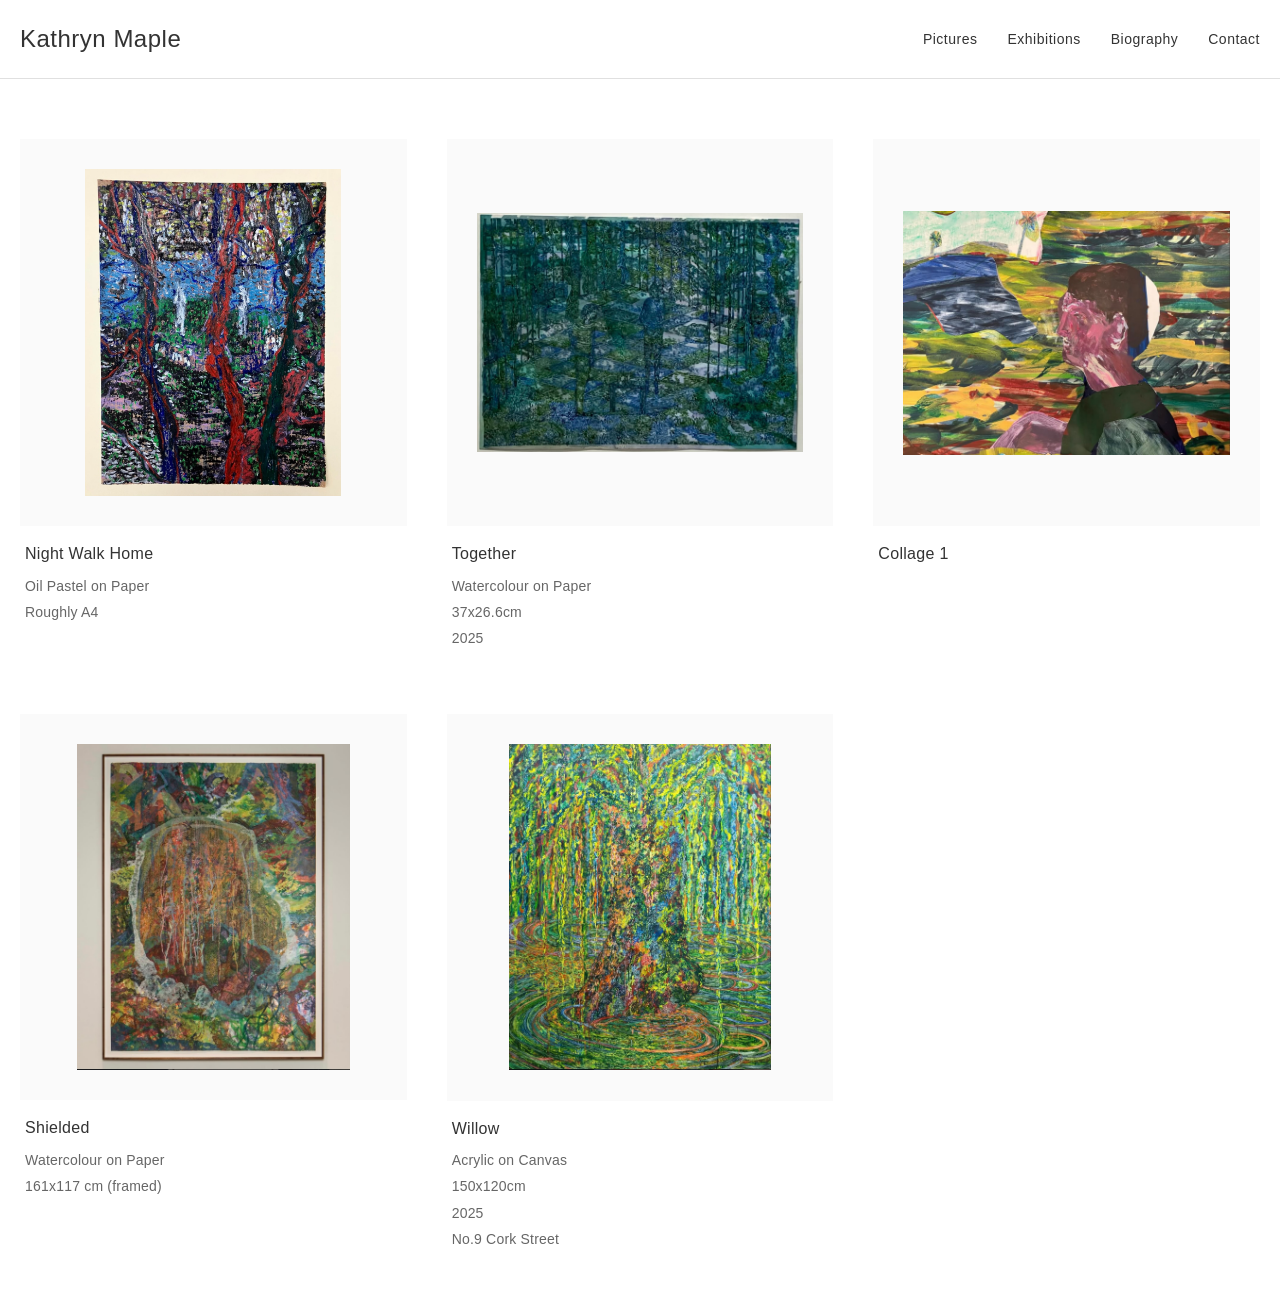
==== artwork.html @ b53ce30a "added" ====
<!DOCTYPE html>
<html lang="en">
<head>
    <meta charset="UTF-8">
    <meta name="viewport" content="width=device-width, initial-scale=1.0">
    <title>Artwork - Kathryn Maple</title>
    <link rel="stylesheet" href="styles.css">
    <link rel="stylesheet" href="artwork-styles.css">
</head>
<body>
    <header>
        <div class="container">
            <h1 class="artist-name">Kathryn Maple</h1>
            <nav>
                <ul>
                    <li><a href="index.html">Pictures</a></li>
                    <li><a href="exhibitions.html">Exhibitions</a></li>
                    <li><a href="biography.html">Biography</a></li>
                    <li><a href="contact.html">Contact</a></li>
                </ul>
            </nav>
        </div>
    </header>

    <main class="artwork-detail">
        <div class="container">
            <div class="artwork-layout">
                <div class="artwork-content-left">
                    <h2 class="artwork-title-large" id="artwork-title">Artwork Title</h2>
                    <div class="artwork-description" id="artwork-description">
                        <p class="artwork-meta">Medium</p>
                        <p class="artwork-meta">Dimensions</p>
                        <p class="artwork-meta">Year</p>
                    </div>

                    <div class="artwork-actions">
                        <button class="btn-enquire">Enquire</button>
                        <button class="btn-share">
                            Share
                            <svg class="share-icon" width="14" height="14" viewBox="0 0 24 24" fill="none" stroke="currentColor" stroke-width="2">
                                <circle cx="18" cy="5" r="3"></circle>
                                <circle cx="6" cy="12" r="3"></circle>
                                <circle cx="18" cy="19" r="3"></circle>
                                <line x1="8.59" y1="13.51" x2="15.42" y2="17.49"></line>
                                <line x1="15.41" y1="6.51" x2="8.59" y2="10.49"></line>
                            </svg>
                        </button>
                    </div>

                    <div class="further-images-thumbnails" id="further-thumbnails">
                        <!-- Thumbnails will be dynamically loaded here -->
                    </div>
                </div>

                <div class="artwork-content-right">
                    <div class="artwork-image-container">
                        <img id="main-artwork-image" src="" alt="Artwork">
                    </div>
                </div>
            </div>
        </div>
    </main>

    <!-- Enquire Modal -->
    <div id="enquire-modal" class="modal">
        <div class="modal-content">
            <button class="modal-close" id="close-modal">&times;</button>
            <h2 class="modal-title">Enquire</h2>
            <p class="modal-subtitle" id="modal-artwork-title">Artwork Title</p>

            <form id="enquire-form">
                <div class="form-group">
                    <label for="name">Name *</label>
                    <input type="text" id="name" name="name" required>
                </div>

                <div class="form-group">
                    <label for="email">Email *</label>
                    <input type="email" id="email" name="email" required>
                </div>

                <div class="form-group">
                    <label for="phone">Phone</label>
                    <input type="tel" id="phone" name="phone">
                </div>

                <div class="form-group">
                    <label for="message">Message</label>
                    <textarea id="message" name="message" rows="5"></textarea>
                </div>

                <button type="submit" class="btn-submit">Send Enquiry</button>
            </form>
        </div>
    </div>

    <!-- Share Modal -->
    <div id="share-modal" class="modal">
        <div class="modal-content share-modal-content">
            <button class="modal-close" id="close-share-modal">&times;</button>
            <h2 class="modal-title">Share</h2>

            <div class="share-options">
                <button class="share-option" id="share-facebook">
                    <svg width="24" height="24" viewBox="0 0 24 24" fill="currentColor">
                        <path d="M24 12.073c0-6.627-5.373-12-12-12s-12 5.373-12 12c0 5.99 4.388 10.954 10.125 11.854v-8.385H7.078v-3.47h3.047V9.43c0-3.007 1.792-4.669 4.533-4.669 1.312 0 2.686.235 2.686.235v2.953H15.83c-1.491 0-1.956.925-1.956 1.874v2.25h3.328l-.532 3.47h-2.796v8.385C19.612 23.027 24 18.062 24 12.073z"/>
                    </svg>
                    Facebook
                </button>

                <button class="share-option" id="share-twitter">
                    <svg width="24" height="24" viewBox="0 0 24 24" fill="currentColor">
                        <path d="M23.953 4.57a10 10 0 01-2.825.775 4.958 4.958 0 002.163-2.723c-.951.555-2.005.959-3.127 1.184a4.92 4.92 0 00-8.384 4.482C7.69 8.095 4.067 6.13 1.64 3.162a4.822 4.822 0 00-.666 2.475c0 1.71.87 3.213 2.188 4.096a4.904 4.904 0 01-2.228-.616v.06a4.923 4.923 0 003.946 4.827 4.996 4.996 0 01-2.212.085 4.936 4.936 0 004.604 3.417 9.867 9.867 0 01-6.102 2.105c-.39 0-.779-.023-1.17-.067a13.995 13.995 0 007.557 2.209c9.053 0 13.998-7.496 13.998-13.985 0-.21 0-.42-.015-.63A9.935 9.935 0 0024 4.59z"/>
                    </svg>
                    Twitter
                </button>

                <button class="share-option" id="share-email">
                    <svg width="24" height="24" viewBox="0 0 24 24" fill="none" stroke="currentColor" stroke-width="2">
                        <path d="M4 4h16c1.1 0 2 .9 2 2v12c0 1.1-.9 2-2 2H4c-1.1 0-2-.9-2-2V6c0-1.1.9-2 2-2z"></path>
                        <polyline points="22,6 12,13 2,6"></polyline>
                    </svg>
                    Email
                </button>

                <button class="share-option" id="share-copy">
                    <svg width="24" height="24" viewBox="0 0 24 24" fill="none" stroke="currentColor" stroke-width="2">
                        <rect x="9" y="9" width="13" height="13" rx="2" ry="2"></rect>
                        <path d="M5 15H4a2 2 0 0 1-2-2V4a2 2 0 0 1 2-2h9a2 2 0 0 1 2 2v1"></path>
                    </svg>
                    Copy Link
                </button>
            </div>
        </div>
    </div>

    <script src="artwork.js"></script>
</body>
</html>
---- styles.css ----
* {
    margin: 0;
    padding: 0;
    box-sizing: border-box;
}

body {
    font-family: -apple-system, BlinkMacSystemFont, 'Segoe UI', 'Helvetica Neue', Arial, sans-serif;
    color: #333;
    background-color: #fff;
    line-height: 1.6;
}

.container {
    max-width: 1400px;
    margin: 0 auto;
    padding: 0 20px;
}

/* Header Styles */
header {
    border-bottom: 1px solid #e0e0e0;
    padding: 20px 0;
    position: sticky;
    top: 0;
    background-color: #fff;
    z-index: 100;
}

header .container {
    display: flex;
    justify-content: space-between;
    align-items: center;
}

.artist-name {
    font-size: 24px;
    font-weight: 400;
    letter-spacing: 0.5px;
}

nav ul {
    display: flex;
    list-style: none;
    gap: 30px;
}

nav a {
    text-decoration: none;
    color: #333;
    font-size: 14px;
    letter-spacing: 0.5px;
    transition: opacity 0.3s ease;
}

nav a:hover {
    opacity: 0.6;
}

nav a.active {
    font-weight: 500;
}

/* Gallery Styles */
.gallery {
    padding: 60px 0;
}

.gallery-grid {
    display: grid;
    grid-template-columns: repeat(auto-fill, minmax(350px, 1fr));
    gap: 60px 40px;
}

.artwork-item {
    display: flex;
    flex-direction: column;
}

.artwork-item a {
    display: flex;
    align-items: center;
    justify-content: center;
    margin-bottom: 15px;
    overflow: hidden;
    background-color: #fafafa;
    aspect-ratio: 1;
    padding: 30px;
}

.artwork-item img {
    max-width: 100%;
    max-height: 100%;
    width: auto;
    height: auto;
    display: block;
    object-fit: contain;
    transition: transform 0.4s ease;
}

.artwork-item a:hover img {
    transform: scale(1.02);
}

.artwork-info {
    padding: 0 5px;
}

.artwork-title {
    font-size: 16px;
    font-weight: 500;
    margin-bottom: 8px;
    letter-spacing: 0.3px;
}

.artwork-details {
    font-size: 14px;
    color: #666;
    margin-bottom: 4px;
    letter-spacing: 0.2px;
}

/* Responsive Design */
@media (max-width: 768px) {
    header .container {
        flex-direction: column;
        gap: 20px;
        align-items: flex-start;
    }

    .artist-name {
        font-size: 20px;
    }

    nav ul {
        gap: 20px;
        flex-wrap: wrap;
    }

    nav a {
        font-size: 13px;
    }

    .gallery {
        padding: 40px 0;
    }

    .gallery-grid {
        grid-template-columns: 1fr;
        gap: 50px 0;
    }
}

@media (min-width: 769px) and (max-width: 1024px) {
    .gallery-grid {
        grid-template-columns: repeat(2, 1fr);
    }
}
---- artwork-styles.css ----
/* Artwork Detail Page Styles */

.artwork-detail {
    padding: 60px 0;
}

.artwork-layout {
    display: grid;
    grid-template-columns: 1fr 1.5fr;
    gap: 60px;
    margin-bottom: 80px;
}

.artwork-content-left {
    padding-right: 40px;
}

.artwork-title-large {
    font-size: 32px;
    font-weight: 400;
    letter-spacing: 0.5px;
    margin-bottom: 30px;
    line-height: 1.3;
}

.artwork-description {
    margin-bottom: 40px;
}

.artwork-meta {
    font-size: 15px;
    color: #666;
    margin-bottom: 10px;
    letter-spacing: 0.3px;
    line-height: 1.6;
}

.artwork-actions {
    display: flex;
    gap: 15px;
}

.btn-enquire,
.btn-share {
    padding: 12px 30px;
    font-size: 14px;
    letter-spacing: 0.5px;
    border: 1px solid #333;
    background-color: #fff;
    color: #333;
    cursor: pointer;
    transition: all 0.3s ease;
    font-family: inherit;
    display: inline-flex;
    align-items: center;
    gap: 8px;
}

.btn-enquire:hover {
    background-color: #333;
    color: #fff;
}

.btn-share:hover {
    opacity: 0.6;
}

.share-icon {
    margin-left: 4px;
}

/* Further Images Thumbnails */
.further-images-thumbnails {
    display: grid;
    grid-template-columns: repeat(4, 80px);
    gap: 10px;
    margin-top: 30px;
}

.thumbnail-item {
    width: 80px;
    height: 80px;
    overflow: hidden;
    cursor: pointer;
    border: 2px solid transparent;
    transition: border-color 0.3s ease;
}

.thumbnail-item:hover {
    border-color: #333;
}

.thumbnail-item img {
    width: 100%;
    height: 100%;
    object-fit: cover;
    display: block;
}

.artwork-content-right {
    display: flex;
    align-items: flex-start;
    justify-content: center;
}

.artwork-image-container {
    width: 100%;
    background-color: #fafafa;
    padding: 40px;
    display: flex;
    align-items: center;
    justify-content: center;
}

.artwork-image-container img {
    max-width: 100%;
    height: auto;
    display: block;
}

/* Further Images Section */
.further-images-section {
    border-top: 1px solid #e0e0e0;
    padding-top: 60px;
}

.further-images-section h3 {
    font-size: 20px;
    font-weight: 400;
    letter-spacing: 0.5px;
    margin-bottom: 30px;
}

.further-images-grid {
    display: grid;
    grid-template-columns: repeat(auto-fill, minmax(250px, 1fr));
    gap: 30px;
}

.further-images-grid img {
    width: 100%;
    height: auto;
    display: block;
    cursor: pointer;
    transition: opacity 0.3s ease;
}

.further-images-grid img:hover {
    opacity: 0.8;
}

.no-images {
    color: #999;
    font-size: 14px;
    font-style: italic;
}

/* Modal Styles */
.modal {
    display: none;
    position: fixed;
    z-index: 1000;
    left: 0;
    top: 0;
    width: 100%;
    height: 100%;
    background-color: rgba(0, 0, 0, 0.6);
    overflow: auto;
}

.modal.active {
    display: flex;
    align-items: center;
    justify-content: center;
}

.modal-content {
    background-color: #fff;
    margin: 20px;
    padding: 50px;
    max-width: 500px;
    width: 100%;
    position: relative;
    animation: modalSlideIn 0.3s ease;
}

@keyframes modalSlideIn {
    from {
        transform: translateY(-50px);
        opacity: 0;
    }
    to {
        transform: translateY(0);
        opacity: 1;
    }
}

.modal-close {
    position: absolute;
    right: 20px;
    top: 20px;
    font-size: 32px;
    font-weight: 300;
    color: #666;
    background: none;
    border: none;
    cursor: pointer;
    padding: 0;
    width: 30px;
    height: 30px;
    line-height: 1;
    transition: color 0.3s ease;
}

.modal-close:hover {
    color: #333;
}

.modal-title {
    font-size: 24px;
    font-weight: 400;
    margin-bottom: 8px;
    letter-spacing: 0.5px;
}

.modal-subtitle {
    font-size: 15px;
    color: #666;
    margin-bottom: 30px;
    letter-spacing: 0.3px;
}

/* Form Styles */
.form-group {
    margin-bottom: 20px;
}

.form-group label {
    display: block;
    font-size: 13px;
    font-weight: 500;
    margin-bottom: 8px;
    letter-spacing: 0.5px;
    color: #333;
}

.form-group input,
.form-group textarea {
    width: 100%;
    padding: 12px 15px;
    font-size: 14px;
    font-family: inherit;
    border: 1px solid #ddd;
    background-color: #fafafa;
    transition: border-color 0.3s ease, background-color 0.3s ease;
}

.form-group input:focus,
.form-group textarea:focus {
    outline: none;
    border-color: #333;
    background-color: #fff;
}

.form-group textarea {
    resize: vertical;
    min-height: 100px;
}

.btn-submit {
    width: 100%;
    padding: 14px 30px;
    font-size: 14px;
    font-weight: 500;
    letter-spacing: 0.5px;
    border: 1px solid #333;
    background-color: #333;
    color: #fff;
    cursor: pointer;
    transition: all 0.3s ease;
    font-family: inherit;
    margin-top: 10px;
}

.btn-submit:hover {
    background-color: #fff;
    color: #333;
}

/* Share Modal */
.share-modal-content {
    max-width: 400px;
    padding: 40px;
}

.share-options {
    display: flex;
    flex-direction: column;
    gap: 12px;
}

.share-option {
    display: flex;
    align-items: center;
    gap: 15px;
    padding: 15px 20px;
    font-size: 15px;
    font-family: inherit;
    border: 1px solid #e0e0e0;
    background-color: #fff;
    color: #333;
    cursor: pointer;
    transition: all 0.3s ease;
    text-align: left;
}

.share-option:hover {
    background-color: #fafafa;
    border-color: #333;
}

.share-option svg {
    flex-shrink: 0;
}

/* Responsive Design */
@media (max-width: 968px) {
    .artwork-layout {
        grid-template-columns: 1fr;
        gap: 40px;
    }

    .artwork-content-left {
        padding-right: 0;
        order: 2;
    }

    .artwork-content-right {
        order: 1;
    }

    .artwork-title-large {
        font-size: 26px;
    }

    .artwork-image-container {
        padding: 30px;
    }
}

@media (max-width: 768px) {
    .artwork-detail {
        padding: 40px 0;
    }

    .artwork-title-large {
        font-size: 24px;
    }

    .artwork-actions {
        flex-direction: column;
    }

    .btn-enquire,
    .btn-share {
        width: 100%;
    }

    .further-images-grid {
        grid-template-columns: 1fr;
    }

    .further-images-section {
        padding-top: 40px;
    }

    .modal-content {
        padding: 30px 25px;
        margin: 10px;
    }

    .modal-title {
        font-size: 20px;
    }
}
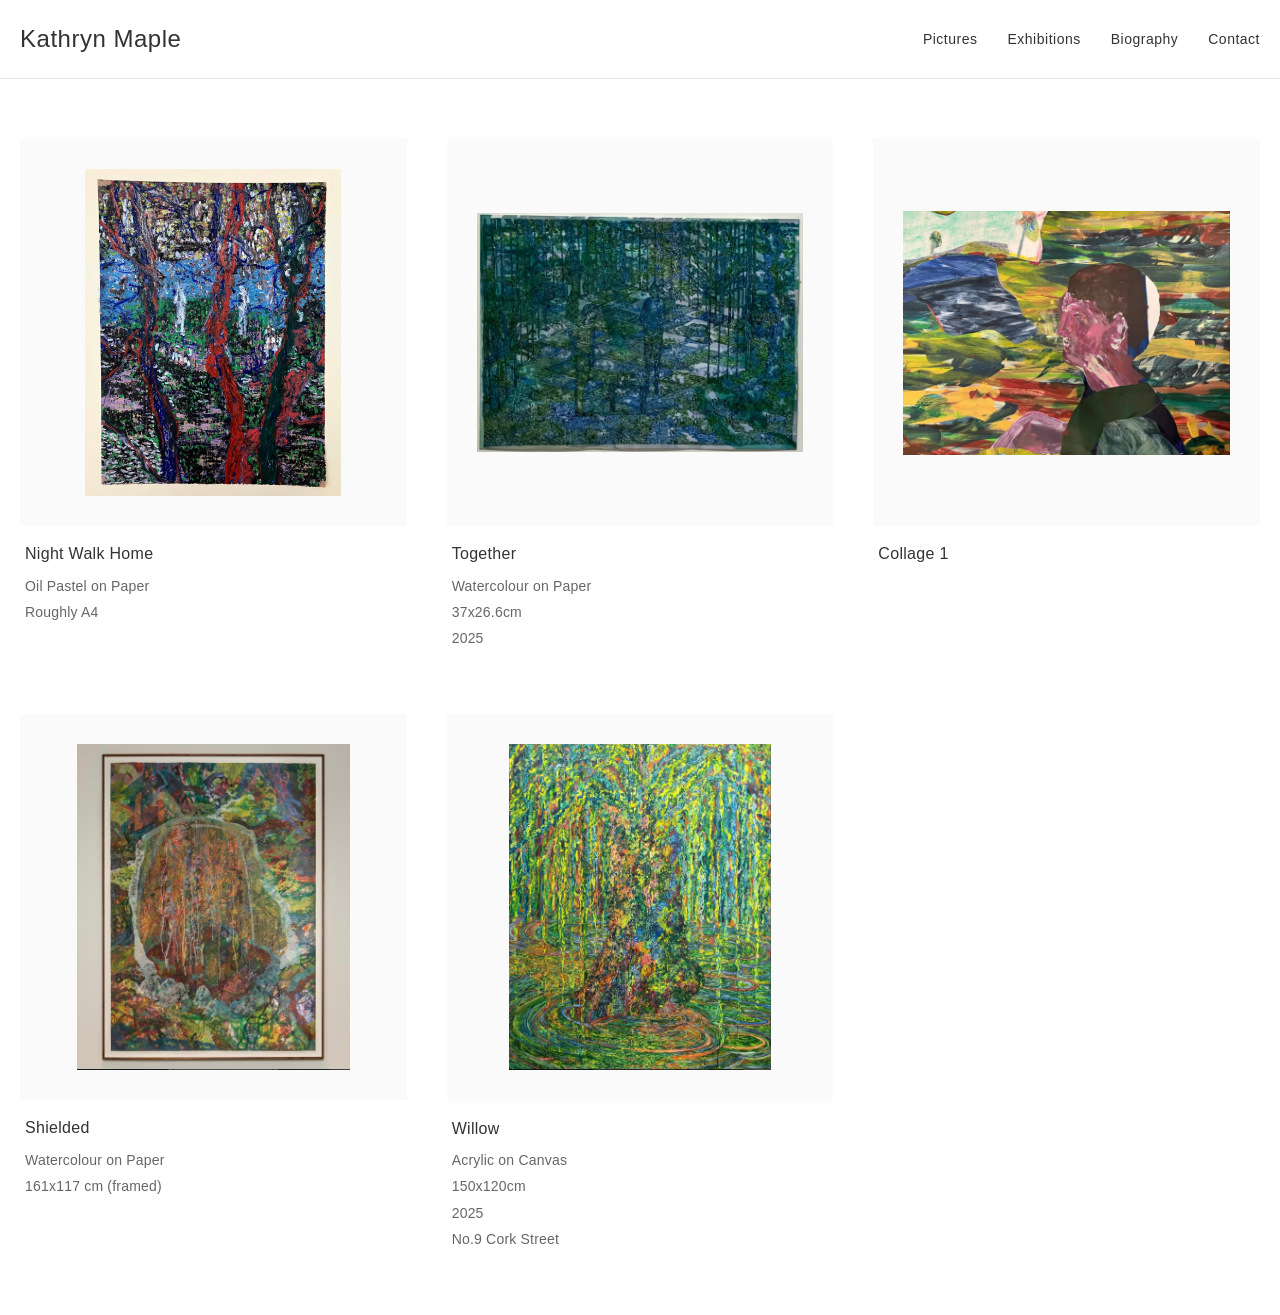
==== commit a41c080c: "added" ====
--- a/artwork.html
+++ b/artwork.html
@@ -134,6 +134,7 @@
         </div>
     </div>
 
+    <script src="logo-animation.js"></script>
     <script src="artwork.js"></script>
 </body>
 </html>
--- a/styles.css
+++ b/styles.css
@@ -37,6 +37,31 @@
     font-size: 24px;
     font-weight: 400;
     letter-spacing: 0.5px;
+    cursor: default;
+}
+
+.artist-name span {
+    display: inline-block;
+    transition: transform 0.3s ease;
+}
+
+.artist-name span:hover {
+    animation: letterDance 0.5s ease;
+}
+
+@keyframes letterDance {
+    0%, 100% {
+        transform: translateY(0) rotate(0deg);
+    }
+    25% {
+        transform: translateY(-8px) rotate(-5deg);
+    }
+    50% {
+        transform: translateY(-4px) rotate(5deg);
+    }
+    75% {
+        transform: translateY(-6px) rotate(-3deg);
+    }
 }
 
 nav ul {
